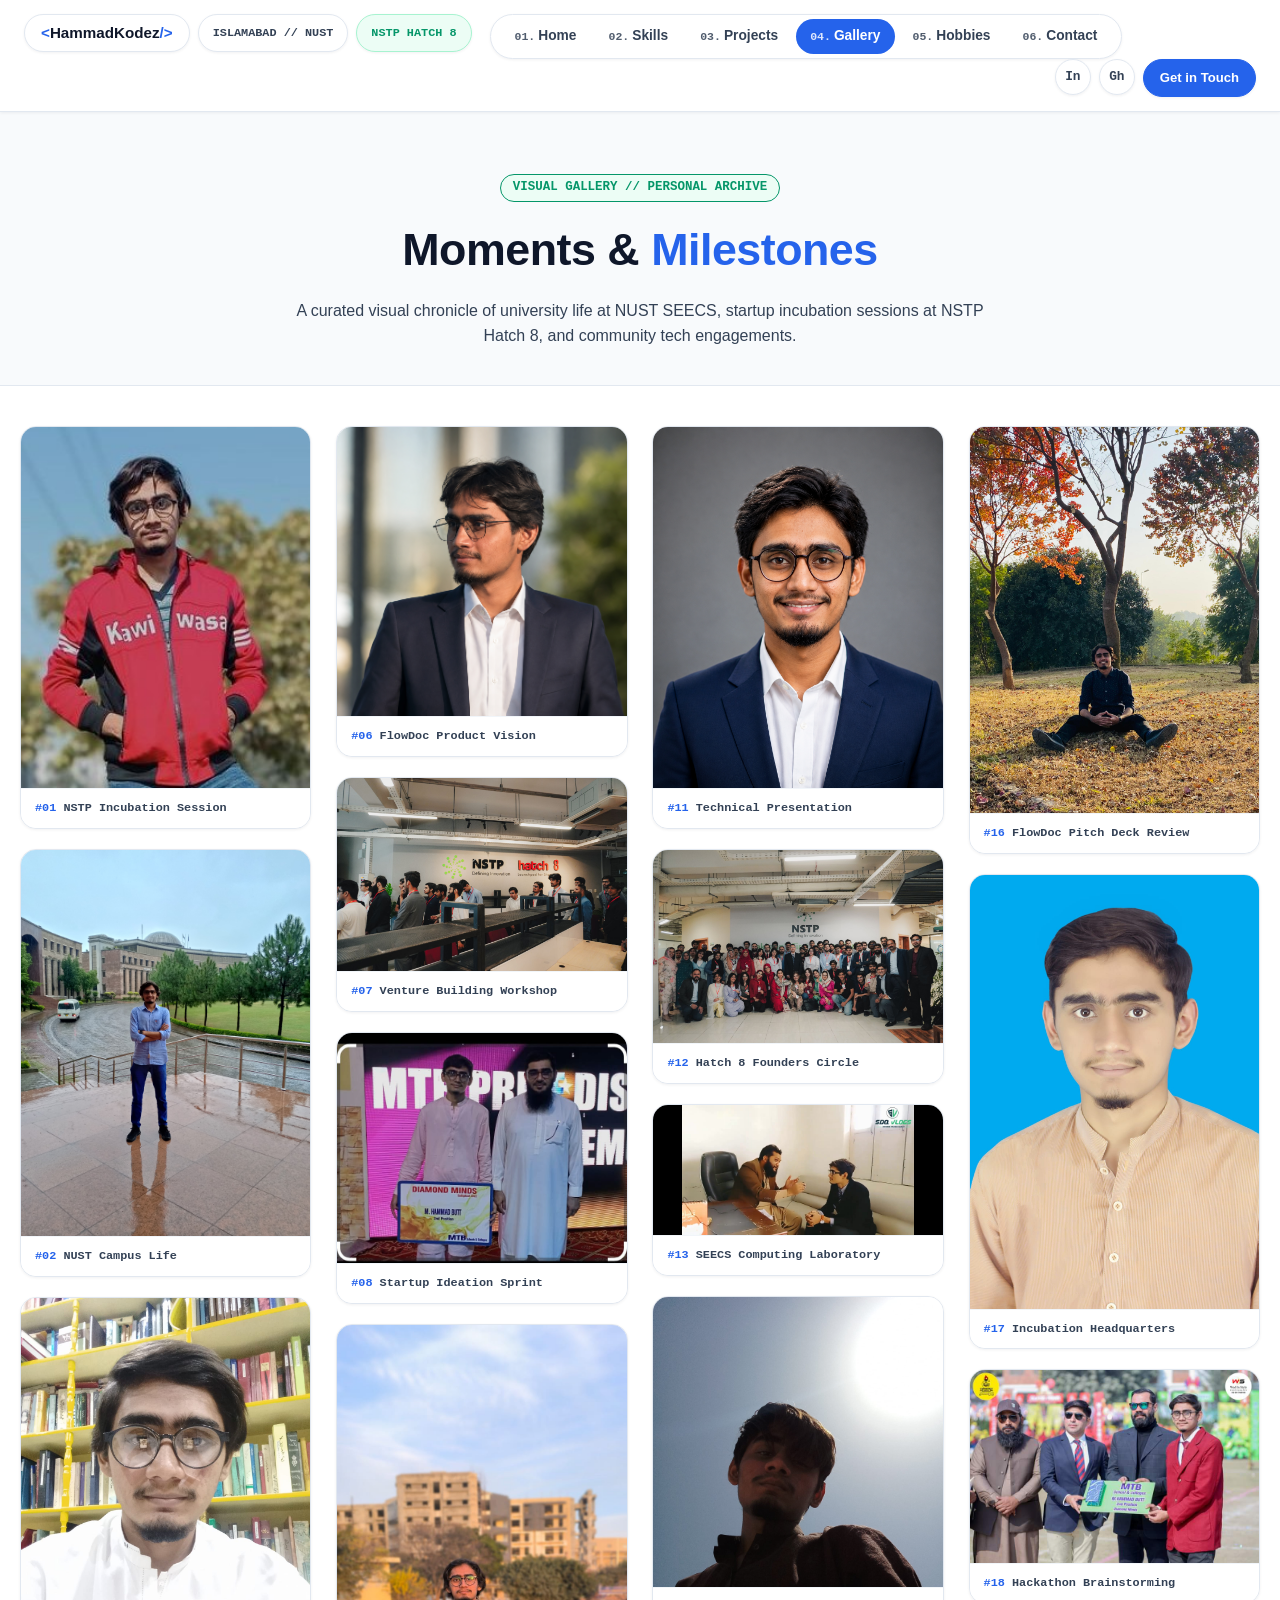
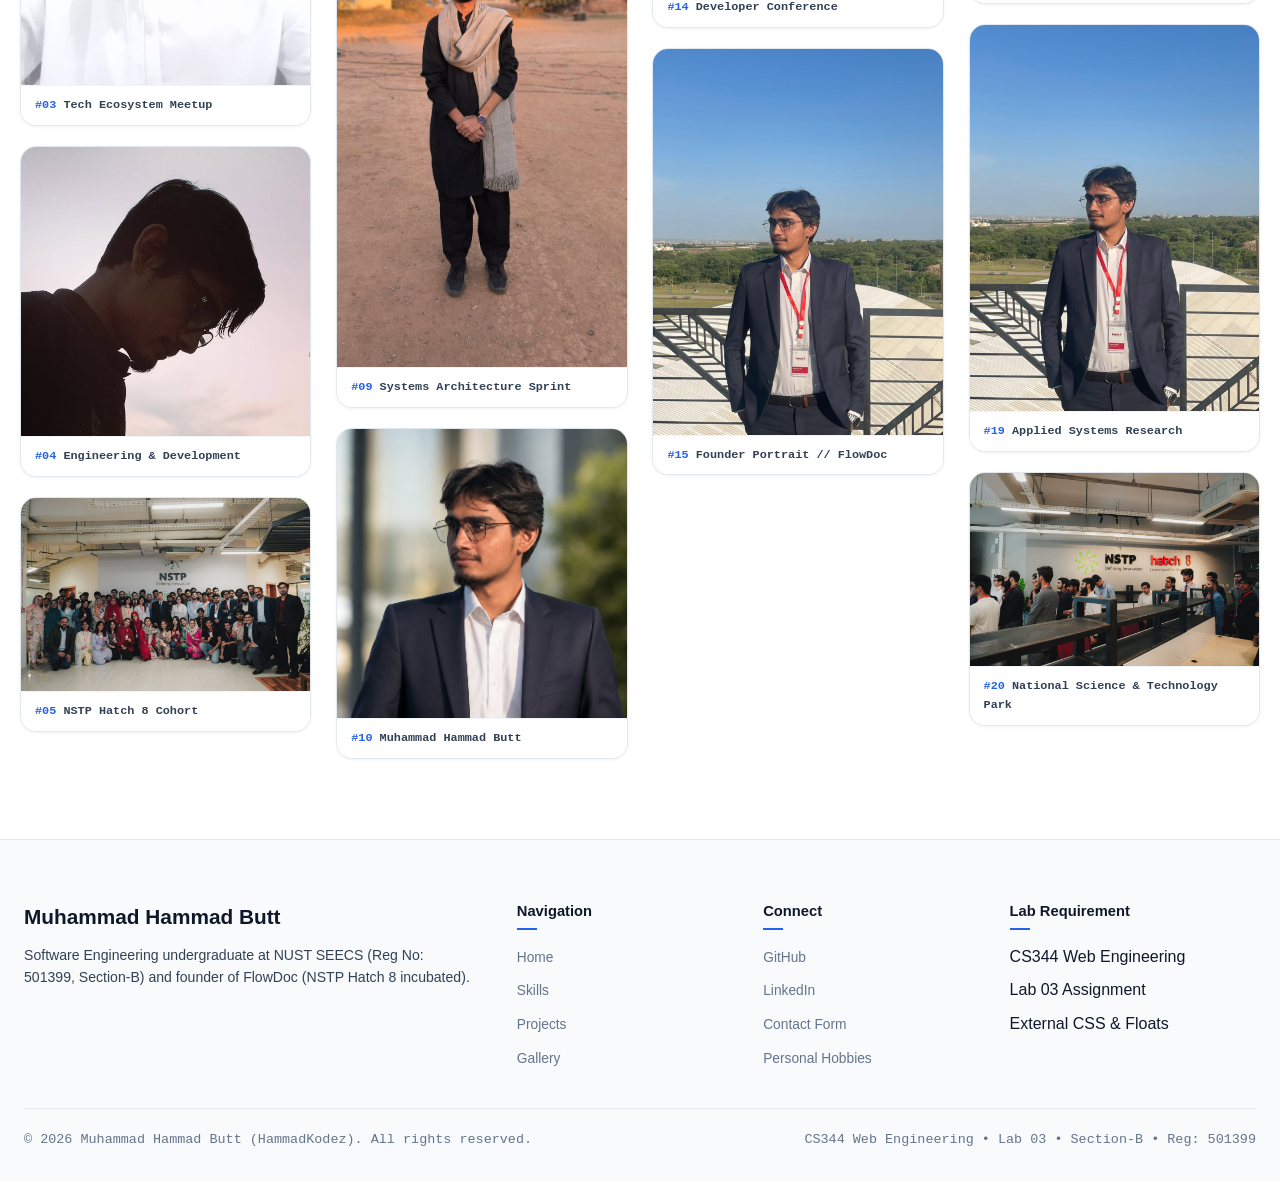
==== gallery.html @ ace8bc0e "feat: complete Web Engineering Lab 03 personal portfolio with float layouts" ====
<!DOCTYPE html>
<html lang="en">
<head>
  <meta charset="UTF-8">
  <meta name="viewport" content="width=device-width, initial-scale=1.0">
  <title>Gallery | Muhammad Hammad Butt - HammadKodez</title>
  <link rel="stylesheet" href="css/style.css">
</head>
<body>

  <!-- ==========================================================================
       TOP NAVIGATION BAR (MANDATORY FLOAT & CLEAR SYSTEM)
       ========================================================================== -->
  <header class="top-bar">
    <div class="top-bar-container clearfix">

      <!-- Left Group: Floated Brand & Identity Badges -->
      <div class="top-left-group">
        <a href="index.html" class="top-brand-pill">
          <span class="brand-bracket">&lt;</span>HammadKodez<span class="brand-bracket">/&gt;</span>
        </a>
        <div class="top-info-pill">
          ISLAMABAD // NUST
        </div>
        <div class="top-info-pill nstp-pill">
          NSTP HATCH 8
        </div>
      </div>

      <!-- Center Group: Navigation Links Floated Horizontally -->
      <ul class="top-nav-capsule">
        <li><a href="index.html" class="nav-pill-link"><span class="nav-num">01.</span>Home</a></li>
        <li><a href="skills.html" class="nav-pill-link"><span class="nav-num">02.</span>Skills</a></li>
        <li><a href="projects.html" class="nav-pill-link"><span class="nav-num">03.</span>Projects</a></li>
        <li><a href="gallery.html" class="nav-pill-link active"><span class="nav-num">04.</span>Gallery</a></li>
        <li><a href="hobbies.html" class="nav-pill-link"><span class="nav-num">05.</span>Hobbies</a></li>
        <li><a href="contact.html" class="nav-pill-link"><span class="nav-num">06.</span>Contact</a></li>
      </ul>

      <!-- Right Group: Social Links & Contact -->
      <div class="top-right-group">
        <a href="https://www.linkedin.com/in/hammad-butt-a3b560313" target="_blank" rel="noopener noreferrer" class="top-circle-btn" title="LinkedIn">In</a>
        <a href="https://github.com/HammadKodez" target="_blank" rel="noopener noreferrer" class="top-circle-btn" title="GitHub">Gh</a>
        <a href="contact.html" class="top-action-pill">Get in Touch</a>
      </div>

    </div>
  </header>

  <!-- ==========================================================================
       PAGE HEADER
       ========================================================================== -->
  <header class="page-header">
    <span class="header-tag">VISUAL GALLERY // PERSONAL ARCHIVE</span>
    <h1 class="page-title">Moments &amp; <span>Milestones</span></h1>
    <p class="page-desc">
      A curated visual chronicle of university life at NUST SEECS, startup incubation sessions at NSTP Hatch 8, and community tech engagements.
    </p>
  </header>

  <!-- ==========================================================================
       PINTEREST IMAGE GALLERY (MANDATORY LAB 03 FLOAT & CLEAR SYSTEM)
       Arranged using float: left with micro clearfix container.
       Personal photography only; zero project mocks.
       ========================================================================== -->
  <main class="gallery-section">
    <div class="gallery-pinterest-container clearfix">

      <!-- Column 1 (Floated Left) -->
      <div class="gallery-pin-col">
        <div class="pin-card">
          <img src="images/me-01.jpg" alt="Muhammad Hammad Butt - NSTP Incubation">
          <div class="pin-caption"><span>#01</span> NSTP Incubation Session</div>
        </div>
        <div class="pin-card">
          <img src="images/me-05.jpg" alt="Muhammad Hammad Butt - NUST SEECS">
          <div class="pin-caption"><span>#02</span> NUST Campus Life</div>
        </div>
        <div class="pin-card">
          <img src="images/me-09.jpg" alt="Muhammad Hammad Butt - Tech Meetup">
          <div class="pin-caption"><span>#03</span> Tech Ecosystem Meetup</div>
        </div>
        <div class="pin-card">
          <img src="images/me-13.jpg" alt="Muhammad Hammad Butt - Workspace">
          <div class="pin-caption"><span>#04</span> Engineering &amp; Development</div>
        </div>
        <div class="pin-card">
          <img src="images/nstp-cohort-group.jpeg" alt="NSTP Hatch 8 Cohort">
          <div class="pin-caption"><span>#05</span> NSTP Hatch 8 Cohort</div>
        </div>
      </div>

      <!-- Column 2 (Floated Left) -->
      <div class="gallery-pin-col">
        <div class="pin-card">
          <img src="images/me-02.png" alt="Muhammad Hammad Butt - Tech Speaker">
          <div class="pin-caption"><span>#06</span> FlowDoc Product Vision</div>
        </div>
        <div class="pin-card">
          <img src="images/me-06.jpeg" alt="Muhammad Hammad Butt - Incubation Workshop">
          <div class="pin-caption"><span>#07</span> Venture Building Workshop</div>
        </div>
        <div class="pin-card">
          <img src="images/me-10.jpg" alt="Muhammad Hammad Butt - Ideation">
          <div class="pin-caption"><span>#08</span> Startup Ideation Sprint</div>
        </div>
        <div class="pin-card">
          <img src="images/me-14.jpg" alt="Muhammad Hammad Butt - Coding Sprint">
          <div class="pin-caption"><span>#09</span> Systems Architecture Sprint</div>
        </div>
        <div class="pin-card">
          <img src="images/hammad-portrait.png" alt="Muhammad Hammad Butt - Studio Portrait">
          <div class="pin-caption"><span>#10</span> Muhammad Hammad Butt</div>
        </div>
      </div>

      <!-- Column 3 (Floated Left) -->
      <div class="gallery-pin-col">
        <div class="pin-card">
          <img src="images/me-03.png" alt="Muhammad Hammad Butt - Presentation">
          <div class="pin-caption"><span>#11</span> Technical Presentation</div>
        </div>
        <div class="pin-card">
          <img src="images/me-07.jpeg" alt="Muhammad Hammad Butt - Cohort Session">
          <div class="pin-caption"><span>#12</span> Hatch 8 Founders Circle</div>
        </div>
        <div class="pin-card">
          <img src="images/me-11.jpg" alt="Muhammad Hammad Butt - SEECS Lab">
          <div class="pin-caption"><span>#13</span> SEECS Computing Laboratory</div>
        </div>
        <div class="pin-card">
          <img src="images/me-15.jpg" alt="Muhammad Hammad Butt - Conference">
          <div class="pin-caption"><span>#14</span> Developer Conference</div>
        </div>
        <div class="pin-card">
          <img src="images/hammad-nstp-portrait.jpeg" alt="Muhammad Hammad Butt - Executive Portrait">
          <div class="pin-caption"><span>#15</span> Founder Portrait // FlowDoc</div>
        </div>
      </div>

      <!-- Column 4 (Floated Left) -->
      <div class="gallery-pin-col">
        <div class="pin-card">
          <img src="images/me-04.jpg" alt="Muhammad Hammad Butt - Product Pitch">
          <div class="pin-caption"><span>#16</span> FlowDoc Pitch Deck Review</div>
        </div>
        <div class="pin-card">
          <img src="images/me-08.jpg" alt="Muhammad Hammad Butt - NSTP Incubation">
          <div class="pin-caption"><span>#17</span> Incubation Headquarters</div>
        </div>
        <div class="pin-card">
          <img src="images/me-12.jpg" alt="Muhammad Hammad Butt - Hackathon">
          <div class="pin-caption"><span>#18</span> Hackathon Brainstorming</div>
        </div>
        <div class="pin-card">
          <img src="images/me-16.jpeg" alt="Muhammad Hammad Butt - Research">
          <div class="pin-caption"><span>#19</span> Applied Systems Research</div>
        </div>
        <div class="pin-card">
          <img src="images/nstp-hall.jpeg" alt="NSTP National Science & Technology Park">
          <div class="pin-caption"><span>#20</span> National Science &amp; Technology Park</div>
        </div>
      </div>

    </div>
  </main>

  <!-- ==========================================================================
       FOOTER (MANDATORY FLOAT & CLEAR SYSTEM)
       ========================================================================== -->
  <footer class="footer">
    <div class="footer-content clearfix">

      <div class="footer-col-main">
        <div class="footer-brand">
          <h3>Muhammad Hammad Butt</h3>
          <p>
            Software Engineering undergraduate at NUST SEECS (Reg No: 501399, Section-B) and founder of FlowDoc (NSTP Hatch 8 incubated).
          </p>
        </div>
      </div>

      <div class="footer-col">
        <h4>Navigation</h4>
        <ul class="footer-links">
          <li><a href="index.html">Home</a></li>
          <li><a href="skills.html">Skills</a></li>
          <li><a href="projects.html">Projects</a></li>
          <li><a href="gallery.html">Gallery</a></li>
        </ul>
      </div>

      <div class="footer-col">
        <h4>Connect</h4>
        <ul class="footer-links">
          <li><a href="https://github.com/HammadKodez" target="_blank" rel="noopener noreferrer">GitHub</a></li>
          <li><a href="https://www.linkedin.com/in/hammad-butt-a3b560313" target="_blank" rel="noopener noreferrer">LinkedIn</a></li>
          <li><a href="contact.html">Contact Form</a></li>
          <li><a href="hobbies.html">Personal Hobbies</a></li>
        </ul>
      </div>

      <div class="footer-col">
        <h4>Lab Requirement</h4>
        <ul class="footer-links">
          <li><span>CS344 Web Engineering</span></li>
          <li><span>Lab 03 Assignment</span></li>
          <li><span>External CSS &amp; Floats</span></li>
        </ul>
      </div>

    </div>

    <div class="footer-bottom clearfix">
      <div class="footer-bottom-left">
        &copy; 2026 Muhammad Hammad Butt (HammadKodez). All rights reserved.
      </div>
      <div class="footer-bottom-right">
        CS344 Web Engineering &bull; Lab 03 &bull; Section-B &bull; Reg: 501399
      </div>
    </div>
  </footer>

</body>
</html>
---- css/style.css ----
/* ==========================================================================
   DEPARTMENT OF COMPUTING - CS344: WEB ENGINEERING (FALL 2026)
   LAB 03: HTML ADVANCED - PERSONAL PORTFOLIO II
   STUDENT: MUHAMMAD HAMMAD BUTT (REG NO: 501399, SECTION B)
   STYLESHEET: css/style.css (100% STRICT EXTERNAL CSS)
   
   LAB 03 CORE SPECIFICATIONS IMPLEMENTED:
     1. Strict External CSS: Zero inline styles, zero internal <style> tags.
     2. Navigation Menu: Arranged horizontally using float: left with micro-clearfix.
     3. Content Layout: Side-by-side image and text arranged using float and clear.
     4. Image Gallery: 20 personal photos arranged using float and clearfix.
     5. No JavaScript: 100% pure HTML5 and CSS3 compliant.
     6. No CSS Frameworks: Zero Bootstrap, Tailwind, or external CSS dependencies.
     7. Brand Palette: Clean Solid White (#ffffff), Blue (#2563eb), Green (#059669).
   ========================================================================== */

/* --------------------------------------------------------------------------
   1. CSS VARIABLES & SYSTEM THEME
   -------------------------------------------------------------------------- */
:root {
  --bg-main: #ffffff;
  --bg-surface: #f8fafc;
  --bg-card: #ffffff;
  --text-primary: #0f172a;
  --text-secondary: #334155;
  --text-muted: #64748b;
  --accent-blue: #2563eb;
  --accent-blue-hover: #1d4ed8;
  --accent-blue-light: #eff6ff;
  --accent-green: #059669;
  --accent-green-hover: #047857;
  --accent-green-light: #ecfdf5;
  --border-color: #e2e8f0;
  --border-hover: #2563eb;
  --shadow-sm: 0 1px 3px rgba(15, 23, 42, 0.06);
  --shadow-md: 0 4px 16px rgba(15, 23, 42, 0.08);
  --shadow-lg: 0 12px 32px rgba(15, 23, 42, 0.12);
  --font-main: -apple-system, BlinkMacSystemFont, "Segoe UI", Roboto, Helvetica, Arial, sans-serif;
  --font-mono: "SF Mono", "Fira Code", "Courier New", Courier, monospace;
}

/* --------------------------------------------------------------------------
   2. GLOBAL RESET & BASE STYLING
   -------------------------------------------------------------------------- */
* {
  box-sizing: border-box;
  margin: 0;
  padding: 0;
}

html {
  scroll-behavior: smooth;
}

body {
  background-color: var(--bg-main);
  color: var(--text-primary);
  font-family: var(--font-main);
  line-height: 1.6;
  font-size: 16px;
  -webkit-font-smoothing: antialiased;
}

img {
  max-width: 100%;
  height: auto;
  display: block;
}

a {
  color: var(--accent-blue);
  text-decoration: none;
  transition: color 0.2s ease, background 0.2s ease, border-color 0.2s ease;
}

a:hover {
  color: var(--accent-blue-hover);
}

::selection {
  background: var(--accent-blue-light);
  color: var(--accent-blue);
}

/* --------------------------------------------------------------------------
   3. MANDATORY FLOAT & CLEAR SYSTEM
   -------------------------------------------------------------------------- */
.float-left {
  float: left !important;
}

.float-right {
  float: right !important;
}

.clear-left {
  clear: left !important;
}

.clear-right {
  clear: right !important;
}

.clear-both {
  clear: both !important;
}

/* Micro Clearfix Hack (Nicolas Gallagher standard) */
.clearfix::after,
.top-bar-container::after,
.nav-container::after,
.hero-row::after,
.side-by-side-row::after,
.credentials-box::after,
.stats-grid::after,
.feature-grid::after,
.gallery-pinterest-container::after,
.gallery-row::after,
.hobby-grid::after,
.hobby-card-inner::after,
.skills-grid::after,
.skill-item-info::after,
.contact-row::after,
.footer-content::after,
.footer-bottom::after {
  content: "";
  display: table;
  clear: both;
}

/* Layout Containers */
.container {
  max-width: 1240px;
  margin: 0 auto;
  padding: 0 24px;
}

.section-container {
  max-width: 1240px;
  margin: 0 auto;
  padding: 70px 24px;
}

/* --------------------------------------------------------------------------
   4. HORIZONTAL NAVIGATION BAR (STYLED WITH FLOAT & CLEAR)
   "Use float to arrange navigation links horizontally (float: left).
   Ensure proper clearing using clear or a clearfix hack."
   -------------------------------------------------------------------------- */
.top-bar {
  width: 100%;
  background: rgba(255, 255, 255, 0.95);
  backdrop-filter: blur(12px);
  -webkit-backdrop-filter: blur(12px);
  border-bottom: 1px solid var(--border-color);
  position: sticky;
  top: 0;
  z-index: 1000;
  padding: 14px 24px;
  box-shadow: var(--shadow-sm);
}

.top-bar-container,
.nav-container {
  max-width: 1320px;
  margin: 0 auto;
}

/* Left Floated Brand & Identity Badges */
.top-left-group {
  float: left;
  line-height: 38px;
}

.top-brand-pill {
  float: left;
  display: inline-block;
  background: #ffffff;
  border: 1px solid var(--border-color);
  border-radius: 9999px;
  padding: 6px 16px;
  font-weight: 800;
  font-size: 0.95rem;
  color: var(--text-primary);
  line-height: 24px;
  margin-right: 8px;
  box-shadow: var(--shadow-sm);
}

.top-brand-pill:hover {
  border-color: var(--accent-blue);
}

.brand-bracket {
  color: var(--accent-blue);
  font-weight: 900;
}

.top-info-pill {
  float: left;
  display: inline-block;
  background: #ffffff;
  border: 1px solid var(--border-color);
  border-radius: 9999px;
  padding: 6px 14px;
  font-family: var(--font-mono);
  font-size: 0.74rem;
  font-weight: 700;
  color: var(--text-secondary);
  line-height: 24px;
  margin-right: 8px;
  box-shadow: var(--shadow-sm);
}

.top-info-pill.nstp-pill {
  color: var(--accent-green);
  border-color: #a7f3d0;
  background: var(--accent-green-light);
}

/* Center / Navigation Menu Floated Horizontally */
.top-nav-capsule,
.nav-menu {
  float: left;
  list-style: none;
  background: #ffffff;
  border: 1px solid var(--border-color);
  border-radius: 9999px;
  padding: 4px 8px;
  margin-left: 10px;
  box-shadow: var(--shadow-sm);
}

.top-nav-capsule li,
.nav-menu li {
  float: left;
  margin: 0 2px;
}

.nav-pill-link,
.nav-menu a {
  display: block;
  padding: 6px 14px;
  border-radius: 9999px;
  font-size: 0.86rem;
  font-weight: 600;
  color: var(--text-secondary);
  line-height: 22px;
}

.nav-pill-link:hover,
.nav-menu a:hover {
  background: var(--accent-blue-light);
  color: var(--accent-blue);
}

.nav-pill-link.active,
.nav-menu a.active {
  background: var(--accent-blue);
  color: #ffffff;
}

.nav-num {
  font-family: var(--font-mono);
  font-size: 0.72rem;
  margin-right: 3px;
  opacity: 0.85;
}

/* Right Floated Social Links & Action Pill */
.top-right-group {
  float: right;
  line-height: 38px;
}

.top-circle-btn {
  float: left;
  width: 36px;
  height: 36px;
  line-height: 34px;
  text-align: center;
  border-radius: 50%;
  background: #ffffff;
  border: 1px solid var(--border-color);
  color: var(--text-secondary);
  font-family: var(--font-mono);
  font-weight: 700;
  font-size: 0.8rem;
  margin-left: 8px;
  box-shadow: var(--shadow-sm);
}

.top-circle-btn:hover {
  border-color: var(--accent-blue);
  color: var(--accent-blue);
}

.top-action-pill {
  float: left;
  background: var(--accent-blue);
  border: 1px solid var(--accent-blue);
  color: #ffffff;
  padding: 6px 16px;
  border-radius: 9999px;
  font-size: 0.82rem;
  font-weight: 700;
  line-height: 24px;
  margin-left: 8px;
  box-shadow: var(--shadow-sm);
}

.top-action-pill:hover {
  background: var(--accent-blue-hover);
  color: #ffffff;
}

/* Responsive Navigation Bar */
@media (max-width: 1080px) {
  .top-info-pill.nstp-pill {
    display: none;
  }
}

@media (max-width: 900px) {
  .top-info-pill {
    display: none;
  }
  .top-right-group {
    display: none;
  }
}

@media (max-width: 760px) {
  .top-left-group {
    float: none;
    text-align: center;
    margin-bottom: 8px;
  }
  .top-brand-pill {
    float: none;
    display: inline-block;
    margin: 0 auto;
  }
  .top-nav-capsule,
  .nav-menu {
    float: none;
    display: inline-block;
    margin: 0 auto;
    text-align: center;
    border-radius: 12px;
  }
  .top-nav-capsule li,
  .nav-menu li {
    float: none;
    display: inline-block;
    margin: 2px;
  }
}

/* --------------------------------------------------------------------------
   5. COMMON PAGE HEADERS
   -------------------------------------------------------------------------- */
.page-header {
  text-align: center;
  padding: 60px 24px 36px;
  background: var(--bg-surface);
  border-bottom: 1px solid var(--border-color);
  margin-bottom: 40px;
}

.header-tag,
.section-tag,
.page-tag {
  display: inline-block;
  font-family: var(--font-mono);
  font-size: 0.78rem;
  font-weight: 700;
  color: var(--accent-green);
  background: var(--accent-green-light);
  border: 1px solid var(--accent-green);
  padding: 3px 12px;
  border-radius: 9999px;
  margin-bottom: 12px;
  text-transform: uppercase;
}

.page-title,
.section-title {
  font-size: clamp(2rem, 3.5vw, 2.8rem);
  font-weight: 800;
  letter-spacing: -0.5px;
  color: var(--text-primary);
  margin-bottom: 12px;
}

.page-title span,
.section-title span {
  color: var(--accent-blue);
}

.page-desc,
.section-desc {
  max-width: 720px;
  margin: 0 auto;
  font-size: 1rem;
  color: var(--text-secondary);
  line-height: 1.6;
}

/* --------------------------------------------------------------------------
   6. HERO SECTION
   Includes:
     - 75px more space above WELCOME
     - Space between top nav and WELCOME
     - WELCOME Stroked Watermark Monogram
     - Top Avatar Image
     - Clean Non-Card Content Block
     - FlowDoc (NSTP Hatch 8) Credentials
     - Bottom Moving Marquee Bar
   -------------------------------------------------------------------------- */
.hero-section {
  position: relative;
  background: #f8fafc;
  border-bottom: 1px solid var(--border-color);
  padding-top: 175px; /* Added 75px more space above WELCOME as instructed */
  padding-bottom: 0;
  overflow: hidden;
  text-align: center;
}

.hero-backdrop-watermark {
  position: absolute;
  top: 150px;
  left: 50%;
  transform: translateX(-50%);
  width: 100vw;
  text-align: center;
  pointer-events: none;
  user-select: none;
  white-space: nowrap;
  font-size: clamp(4.5rem, 13.5vw, 13rem);
  font-weight: 900;
  letter-spacing: 4px;
  color: rgba(37, 99, 235, 0.04);
  -webkit-text-stroke: 1.5px #cbd5e1;
  line-height: 0.9;
  z-index: 1;
}

.hero-unified-stage {
  position: relative;
  z-index: 5;
  max-width: 920px;
  margin: 0 auto;
  padding: 24px 24px 34px;
}

.hero-image-wrapper {
  margin-bottom: 22px;
  display: block;
}

.hero-avatar-frame {
  display: inline-block;
  position: relative;
  width: 160px;
  height: 160px;
  border-radius: 24px;
  border: 3px solid var(--accent-blue);
  padding: 4px;
  background: #ffffff;
  box-shadow: 0 8px 24px rgba(37, 99, 235, 0.12);
  transition: transform 0.25s ease, border-color 0.25s ease;
}

.hero-avatar-frame:hover {
  transform: translateY(-3px) scale(1.02);
  border-color: var(--accent-green);
}

.hero-avatar-img {
  width: 100%;
  height: 100%;
  border-radius: 18px;
  object-fit: cover;
  object-position: center 15%;
  display: block;
  background: #f1f5f9;
}

.avatar-status-badge {
  position: absolute;
  bottom: -6px;
  right: 10px;
  background: #ffffff;
  border: 1px solid var(--border-color);
  border-radius: 9999px;
  padding: 3px 10px;
  display: inline-block;
  font-family: var(--font-mono);
  font-size: 0.68rem;
  font-weight: 700;
  color: var(--accent-green);
  box-shadow: var(--shadow-sm);
}

/* Hero Content (Non-Card Format) */
.hero-glass-panel,
.hero-content-block {
  background: transparent;
  padding: 10px 0 0;
  width: 100%;
  text-align: center;
}

.hero-status-tag {
  display: inline-block;
  background: #ffffff;
  border: 1px solid var(--border-color);
  border-radius: 9999px;
  padding: 5px 14px;
  margin-bottom: 12px;
  font-family: var(--font-mono);
  font-size: 0.76rem;
  font-weight: 600;
  box-shadow: var(--shadow-sm);
}

.pulse-dot {
  width: 8px;
  height: 8px;
  border-radius: 50%;
  background: var(--accent-green);
  display: inline-block;
  margin-right: 4px;
}

.status-highlight {
  color: var(--accent-blue);
  font-weight: 700;
}

.hero-title-main {
  font-size: clamp(2rem, 3.4vw, 2.9rem);
  font-weight: 800;
  letter-spacing: -1px;
  line-height: 1.2;
  margin-bottom: 8px;
  color: var(--text-primary);
}

.name-highlight {
  color: var(--accent-blue);
}

.hero-subtitle {
  font-size: clamp(0.95rem, 1.4vw, 1.1rem);
  color: var(--accent-green);
  font-family: var(--font-mono);
  margin-bottom: 12px;
  font-weight: 600;
}

.hero-bio {
  color: var(--text-secondary);
  font-size: 0.96rem;
  line-height: 1.6;
  margin: 0 auto 20px;
  max-width: 680px;
}

.hero-cta-group {
  margin-bottom: 18px;
}

.btn-primary {
  display: inline-block;
  background: var(--accent-blue);
  border: 1px solid var(--accent-blue);
  color: #ffffff;
  font-weight: 700;
  font-size: 0.88rem;
  padding: 10px 20px;
  border-radius: 8px;
  margin: 4px 6px;
  box-shadow: var(--shadow-sm);
}

.btn-primary:hover {
  background: var(--accent-blue-hover);
  color: #ffffff;
  transform: translateY(-2px);
}

.btn-secondary {
  display: inline-block;
  background: var(--accent-green-light);
  border: 1px solid var(--accent-green);
  color: var(--accent-green);
  font-weight: 700;
  font-size: 0.88rem;
  padding: 10px 18px;
  border-radius: 8px;
  margin: 4px 6px;
}

.btn-secondary:hover {
  background: var(--accent-green);
  color: #ffffff;
  transform: translateY(-2px);
}

.btn-outline {
  display: inline-block;
  background: #ffffff;
  border: 1px solid var(--border-color);
  color: var(--text-secondary);
  font-weight: 600;
  font-size: 0.88rem;
  padding: 10px 16px;
  border-radius: 8px;
  margin: 4px 6px;
}

.btn-outline:hover {
  border-color: var(--accent-blue);
  color: var(--accent-blue);
}

.hero-meta-row {
  margin-bottom: 20px;
}

.meta-pill {
  display: inline-block;
  font-family: var(--font-mono);
  font-size: 0.74rem;
  color: var(--text-muted);
  background: #ffffff;
  border: 1px solid var(--border-color);
  padding: 4px 10px;
  border-radius: 6px;
  margin: 3px 4px;
}

/* Moving Marquee Ticker at Hero Bottom */
.hero-marquee-footer {
  width: 100%;
  background: #ffffff;
  border-top: 1px solid var(--border-color);
  border-bottom: 1px solid var(--border-color);
  padding: 12px 0;
  overflow: hidden;
  position: relative;
  z-index: 10;
  clear: both;
}

.marquee-track {
  display: inline-block;
  white-space: nowrap;
  animation: marqueeScroll 26s linear infinite;
}

.marquee-track:hover {
  animation-play-state: paused;
}

@keyframes marqueeScroll {
  0% { transform: translateX(0); }
  100% { transform: translateX(-50%); }
}

.marquee-item {
  display: inline-block;
  padding: 0 20px;
  font-family: var(--font-mono);
  font-size: 0.84rem;
  color: var(--text-secondary);
  font-weight: 600;
}

.marquee-sep {
  color: var(--accent-blue);
  margin: 0 8px;
}

/* --------------------------------------------------------------------------
   7. SIDE-BY-SIDE CONTENT LAYOUT (MANDATORY LAB 03 REQUIREMENT)
   "Arrange content such as images and text side-by-side using float
   (e.g., image on the left, text on the right).
   Use clear to ensure subsequent content does not wrap unintentionally."
   -------------------------------------------------------------------------- */
.side-by-side-row {
  width: 100%;
  margin-bottom: 40px;
}

.side-img-col {
  float: left;
  width: 38%;
  padding-right: 30px;
}

.about-frame {
  background: #ffffff;
  border: 1px solid var(--border-color);
  border-radius: 16px;
  padding: 10px;
  box-shadow: var(--shadow-sm);
  text-align: center;
}

.about-img {
  width: 100%;
  height: 380px;
  object-fit: cover;
  border-radius: 12px;
  display: block;
}

.about-badge {
  margin-top: 12px;
  font-family: var(--font-mono);
  font-size: 0.75rem;
  font-weight: 700;
  color: var(--accent-blue);
}

.side-text-col {
  float: right;
  width: 60%;
}

.about-lead {
  font-size: 1.15rem;
  font-weight: 600;
  color: var(--text-primary);
  line-height: 1.6;
  margin-bottom: 14px;
}

.about-text {
  font-size: 0.95rem;
  color: var(--text-secondary);
  line-height: 1.7;
  margin-bottom: 20px;
}

.credentials-box {
  background: var(--bg-surface);
  border: 1px solid var(--border-color);
  border-radius: 12px;
  padding: 18px;
  margin-top: 20px;
}

.cred-item {
  width: 33.333%;
  box-sizing: border-box;
  padding-right: 10px;
}

.cred-item strong {
  display: block;
  font-family: var(--font-mono);
  font-size: 0.72rem;
  color: var(--accent-green);
  text-transform: uppercase;
  margin-bottom: 4px;
}

.cred-item span {
  font-size: 0.88rem;
  font-weight: 700;
  color: var(--text-primary);
}

@media (max-width: 860px) {
  .side-img-col,
  .side-text-col {
    float: none;
    width: 100%;
    padding-right: 0;
    margin-bottom: 24px;
    clear: both;
  }
  .about-img {
    height: 300px;
  }
  .cred-item {
    width: 100%;
    float: none;
    margin-bottom: 12px;
  }
}

/* --------------------------------------------------------------------------
   8. STATS GRID (FLOAT-BASED CARDS & CLEARFIX)
   -------------------------------------------------------------------------- */
.stats-grid {
  width: 100%;
  margin-bottom: 60px;
}

.stat-card {
  float: left;
  width: 23%;
  margin: 1%;
  background: var(--bg-card);
  border: 1px solid var(--border-color);
  border-radius: 12px;
  padding: 22px;
  box-shadow: var(--shadow-sm);
  transition: transform 0.2s ease, border-color 0.2s ease;
}

.stat-card:hover {
  border-color: var(--accent-blue);
  transform: translateY(-3px);
}

.stat-num {
  font-family: var(--font-mono);
  font-size: 2.3rem;
  font-weight: 800;
  color: var(--accent-blue);
  line-height: 1;
  margin-bottom: 8px;
}

.stat-label {
  font-size: 0.92rem;
  font-weight: 700;
  color: var(--text-primary);
  margin-bottom: 4px;
}

.stat-desc {
  font-size: 0.8rem;
  color: var(--text-muted);
}

@media (max-width: 920px) {
  .stat-card {
    width: 48%;
  }
}

@media (max-width: 540px) {
  .stat-card {
    width: 98%;
    float: none;
    clear: both;
  }
}

/* --------------------------------------------------------------------------
   9. FEATURED PROJECTS GRID (FLOAT-BASED & CLEARFIX)
   -------------------------------------------------------------------------- */
.feature-grid {
  width: 100%;
  margin-bottom: 40px;
}

.feature-col,
.project-card,
.feature-card {
  float: left;
  width: 31.333%;
  margin: 1%;
  background: var(--bg-card);
  border: 1px solid var(--border-color);
  border-radius: 14px;
  overflow: hidden;
  box-shadow: var(--shadow-sm);
  transition: transform 0.2s ease, border-color 0.2s ease, box-shadow 0.2s ease;
}

.feature-col:hover,
.project-card:hover,
.feature-card:hover {
  border-color: var(--accent-blue);
  transform: translateY(-4px);
  box-shadow: var(--shadow-md);
}

.feature-img-container,
.card-img-container {
  height: 190px;
  overflow: hidden;
  background: #f1f5f9;
  border-bottom: 1px solid var(--border-color);
}

.feature-img,
.card-img {
  width: 100%;
  height: 100%;
  object-fit: cover;
  display: block;
  transition: transform 0.3s ease;
}

.feature-col:hover .feature-img,
.project-card:hover .card-img,
.feature-card:hover .feature-img {
  transform: scale(1.04);
}

.feature-body,
.card-body {
  padding: 20px;
}

.feature-tag,
.card-tag-pill {
  font-family: var(--font-mono);
  font-size: 0.72rem;
  font-weight: 700;
  color: var(--accent-green);
  margin-bottom: 6px;
  display: inline-block;
}

.feature-title,
.card-title {
  font-size: 1.15rem;
  font-weight: 700;
  color: var(--text-primary);
  margin-bottom: 8px;
}

.feature-desc,
.card-desc {
  font-size: 0.88rem;
  color: var(--text-secondary);
  line-height: 1.6;
  margin-bottom: 14px;
  min-height: 65px;
}

.feature-tech,
.card-tech-chips {
  margin-bottom: 16px;
}

.feature-pill,
.tech-pill {
  display: inline-block;
  font-family: var(--font-mono);
  font-size: 0.7rem;
  color: var(--accent-blue);
  background: var(--accent-blue-light);
  padding: 3px 8px;
  border-radius: 4px;
  font-weight: 600;
  margin-right: 4px;
  margin-bottom: 4px;
}

.feature-link,
.card-btn {
  display: inline-block;
  font-size: 0.86rem;
  font-weight: 700;
  color: var(--accent-blue);
  text-decoration: none;
}

.feature-link:hover,
.card-btn:hover {
  color: var(--accent-blue-hover);
}

@media (max-width: 960px) {
  .feature-col,
  .project-card,
  .feature-card {
    width: 48%;
  }
}

@media (max-width: 600px) {
  .feature-col,
  .project-card,
  .feature-card {
    width: 98%;
    float: none;
    clear: both;
  }
}

/* --------------------------------------------------------------------------
   10. PINTEREST IMAGE GALLERY (MANDATORY LAB 03 FLOAT & CLEAR GRID)
   "Create an image gallery with at least 5 images, aligned using float."
   "Use clearfix or clear to ensure the gallery container encloses all floated images."
   User specification:
     - Hammad's personal images only (no projects)
     - Pinterest form, maximum visual size, minimal/no text
   -------------------------------------------------------------------------- */
.gallery-section {
  max-width: 1320px;
  margin: 0 auto 60px;
  padding: 0 20px;
}

.gallery-pinterest-container {
  width: 100%;
}

.gallery-pin-col {
  float: left;
  width: 23.5%;
  margin-right: 2%;
  box-sizing: border-box;
}

.gallery-pin-col:last-child {
  margin-right: 0;
}

.pin-card {
  width: 100%;
  margin-bottom: 20px;
  background: #ffffff;
  border: 1px solid var(--border-color);
  border-radius: 16px;
  overflow: hidden;
  box-shadow: var(--shadow-sm);
  transition: transform 0.25s ease, border-color 0.25s ease, box-shadow 0.25s ease;
}

.pin-card:hover {
  transform: translateY(-5px);
  border-color: var(--accent-blue);
  box-shadow: var(--shadow-md);
}

.pin-card img {
  width: 100%;
  height: auto;
  display: block;
  transition: transform 0.3s ease;
}

.pin-card:hover img {
  transform: scale(1.02);
}

.pin-caption {
  padding: 10px 14px;
  font-family: var(--font-mono);
  font-size: 0.74rem;
  font-weight: 700;
  color: var(--text-secondary);
  border-top: 1px solid #f1f5f9;
  background: #ffffff;
}

.pin-caption span {
  color: var(--accent-blue);
}

@media (max-width: 992px) {
  .gallery-pin-col {
    width: 48%;
    margin-right: 4%;
    margin-bottom: 20px;
  }
  .gallery-pin-col:nth-child(2n) {
    margin-right: 0;
  }
}

@media (max-width: 560px) {
  .gallery-pin-col {
    width: 100%;
    float: none;
    clear: both;
    margin-right: 0;
  }
}

/* --------------------------------------------------------------------------
   11. HOBBIES SECTION (FLOAT-BASED SIDE-BY-SIDE CARDS)
   -------------------------------------------------------------------------- */
.hobby-grid {
  width: 100%;
  margin-bottom: 40px;
}

.hobby-card {
  float: left;
  width: 48%;
  margin: 1%;
  background: #ffffff;
  border: 1px solid var(--border-color);
  border-radius: 14px;
  overflow: hidden;
  box-shadow: var(--shadow-sm);
  transition: transform 0.2s ease, border-color 0.2s ease;
  margin-bottom: 24px;
}

.hobby-card:hover {
  border-color: var(--accent-blue);
  transform: translateY(-3px);
  box-shadow: var(--shadow-md);
}

.hobby-card-inner {
  padding: 20px;
}

.hobby-img-floated {
  float: left;
  width: 140px;
  height: 140px;
  border-radius: 10px;
  object-fit: cover;
  margin-right: 18px;
  border: 1px solid var(--border-color);
}

.hobby-content-floated {
  overflow: hidden; /* BFC sitting side-by-side with floated image */
}

.hobby-tag {
  display: inline-block;
  font-family: var(--font-mono);
  font-size: 0.72rem;
  font-weight: 700;
  color: var(--accent-green);
  margin-bottom: 4px;
}

.hobby-title {
  font-size: 1.15rem;
  font-weight: 700;
  color: var(--text-primary);
  margin-bottom: 8px;
}

.hobby-desc {
  font-size: 0.88rem;
  color: var(--text-secondary);
  line-height: 1.55;
}

@media (max-width: 860px) {
  .hobby-card {
    width: 98%;
    float: none;
    clear: both;
  }
}

/* --------------------------------------------------------------------------
   12. SKILLS SECTION (FLOAT-BASED MATRICES)
   -------------------------------------------------------------------------- */
.skills-grid {
  width: 100%;
  margin-bottom: 40px;
}

.skill-category-card {
  float: left;
  width: 31.333%;
  margin: 1%;
  background: #ffffff;
  border: 1px solid var(--border-color);
  border-radius: 12px;
  padding: 24px;
  box-shadow: var(--shadow-sm);
  margin-bottom: 24px;
}

.skill-category-card:hover {
  border-color: var(--accent-blue);
}

.skill-card-header {
  font-size: 1.15rem;
  font-weight: 700;
  color: var(--text-primary);
  margin-bottom: 16px;
  border-bottom: 2px solid var(--accent-blue-light);
  padding-bottom: 8px;
}

.skill-card-header span {
  color: var(--accent-blue);
}

.skill-item {
  margin-bottom: 14px;
}

.skill-name {
  float: left;
  font-weight: 600;
  font-size: 0.88rem;
}

.skill-pct {
  float: right;
  font-family: var(--font-mono);
  font-size: 0.8rem;
  color: var(--accent-blue);
  font-weight: 700;
}

.skill-bar-bg {
  clear: both;
  width: 100%;
  height: 6px;
  background: #f1f5f9;
  border-radius: 3px;
  overflow: hidden;
  margin-top: 6px;
}

.skill-bar-fill {
  height: 100%;
  background: var(--accent-blue);
  border-radius: 3px;
}

.skill-bar-fill.green {
  background: var(--accent-green);
}

.pct-95 { width: 95%; }
.pct-94 { width: 94%; }
.pct-92 { width: 92%; }
.pct-90 { width: 90%; }
.pct-88 { width: 88%; }
.pct-85 { width: 85%; }
.pct-82 { width: 82%; }
.pct-80 { width: 80%; }
.pct-75 { width: 75%; }
.pct-70 { width: 70%; }

@media (max-width: 900px) {
  .skill-category-card {
    width: 48%;
  }
}

@media (max-width: 580px) {
  .skill-category-card {
    width: 98%;
    float: none;
    clear: both;
  }
}

/* --------------------------------------------------------------------------
   13. CONTACT SECTION (SIDE-BY-SIDE FLOATED LAYOUT)
   -------------------------------------------------------------------------- */
.contact-row {
  max-width: 1100px;
  margin: 0 auto 50px;
}

.contact-info-col {
  float: left;
  width: 38%;
  padding-right: 30px;
}

.contact-form-col {
  float: right;
  width: 58%;
  background: #ffffff;
  border: 1px solid var(--border-color);
  border-radius: 16px;
  padding: 32px;
  box-shadow: var(--shadow-sm);
}

.info-item {
  background: #ffffff;
  border: 1px solid var(--border-color);
  border-radius: 10px;
  padding: 16px;
  margin-bottom: 16px;
}

.info-label {
  font-family: var(--font-mono);
  font-size: 0.72rem;
  color: var(--accent-blue);
  font-weight: 700;
  text-transform: uppercase;
  margin-bottom: 4px;
}

.info-val {
  font-weight: 600;
  color: var(--text-primary);
  font-size: 0.95rem;
}

.form-group {
  margin-bottom: 18px;
}

.form-group label {
  display: block;
  font-size: 0.88rem;
  font-weight: 700;
  color: var(--text-primary);
  margin-bottom: 6px;
}

.form-input,
.form-textarea {
  width: 100%;
  padding: 10px 14px;
  border: 1px solid var(--border-color);
  border-radius: 8px;
  font-family: var(--font-main);
  font-size: 0.92rem;
  color: var(--text-primary);
  background: #ffffff;
  transition: border-color 0.2s ease, box-shadow 0.2s ease;
}

.form-input:focus,
.form-textarea:focus {
  outline: none;
  border-color: var(--accent-blue);
  box-shadow: 0 0 0 3px var(--accent-blue-light);
}

.form-textarea {
  resize: vertical;
  min-height: 120px;
}

.btn-submit {
  display: inline-block;
  background: var(--accent-blue);
  color: #ffffff;
  border: none;
  padding: 12px 28px;
  font-size: 0.92rem;
  font-weight: 700;
  border-radius: 8px;
  cursor: pointer;
  transition: background 0.2s ease;
}

.btn-submit:hover {
  background: var(--accent-blue-hover);
}

@media (max-width: 820px) {
  .contact-info-col,
  .contact-form-col {
    float: none;
    width: 100%;
    padding-right: 0;
    margin-bottom: 24px;
    clear: both;
  }
}

/* --------------------------------------------------------------------------
   14. FOOTER (FLOATED COLUMNS & CLEARFIX)
   -------------------------------------------------------------------------- */
.footer {
  background: var(--bg-surface);
  border-top: 1px solid var(--border-color);
  padding: 60px 24px 30px;
  margin-top: 60px;
}

.footer-content {
  max-width: 1240px;
  margin: 0 auto 30px;
}

.footer-col-main {
  float: left;
  width: 40%;
  padding-right: 40px;
}

.footer-col {
  float: left;
  width: 20%;
}

.footer-brand h3 {
  font-size: 1.3rem;
  font-weight: 800;
  color: var(--text-primary);
  margin-bottom: 10px;
}

.footer-brand p {
  color: var(--text-secondary);
  font-size: 0.88rem;
  line-height: 1.6;
}

.footer-col h4 {
  font-size: 0.92rem;
  font-weight: 700;
  color: var(--text-primary);
  margin-bottom: 14px;
  position: relative;
  padding-bottom: 6px;
}

.footer-col h4::after {
  content: "";
  position: absolute;
  bottom: 0;
  left: 0;
  width: 20px;
  height: 2px;
  background: var(--accent-blue);
}

.footer-links {
  list-style: none;
}

.footer-links li {
  margin-bottom: 8px;
}

.footer-links a {
  color: var(--text-muted);
  text-decoration: none;
  font-size: 0.86rem;
}

.footer-links a:hover {
  color: var(--accent-blue);
  padding-left: 3px;
}

.footer-bottom {
  max-width: 1240px;
  margin: 0 auto;
  padding-top: 20px;
  border-top: 1px solid var(--border-color);
  font-size: 0.84rem;
  color: var(--text-muted);
  font-family: var(--font-mono);
}

.footer-bottom-left {
  float: left;
}

.footer-bottom-right {
  float: right;
}

@media (max-width: 820px) {
  .footer-col-main,
  .footer-col {
    float: none;
    width: 100%;
    margin-bottom: 24px;
    padding-right: 0;
    clear: both;
  }
  .footer-bottom-left,
  .footer-bottom-right {
    float: none;
    text-align: center;
    display: block;
    margin-bottom: 6px;
  }
}
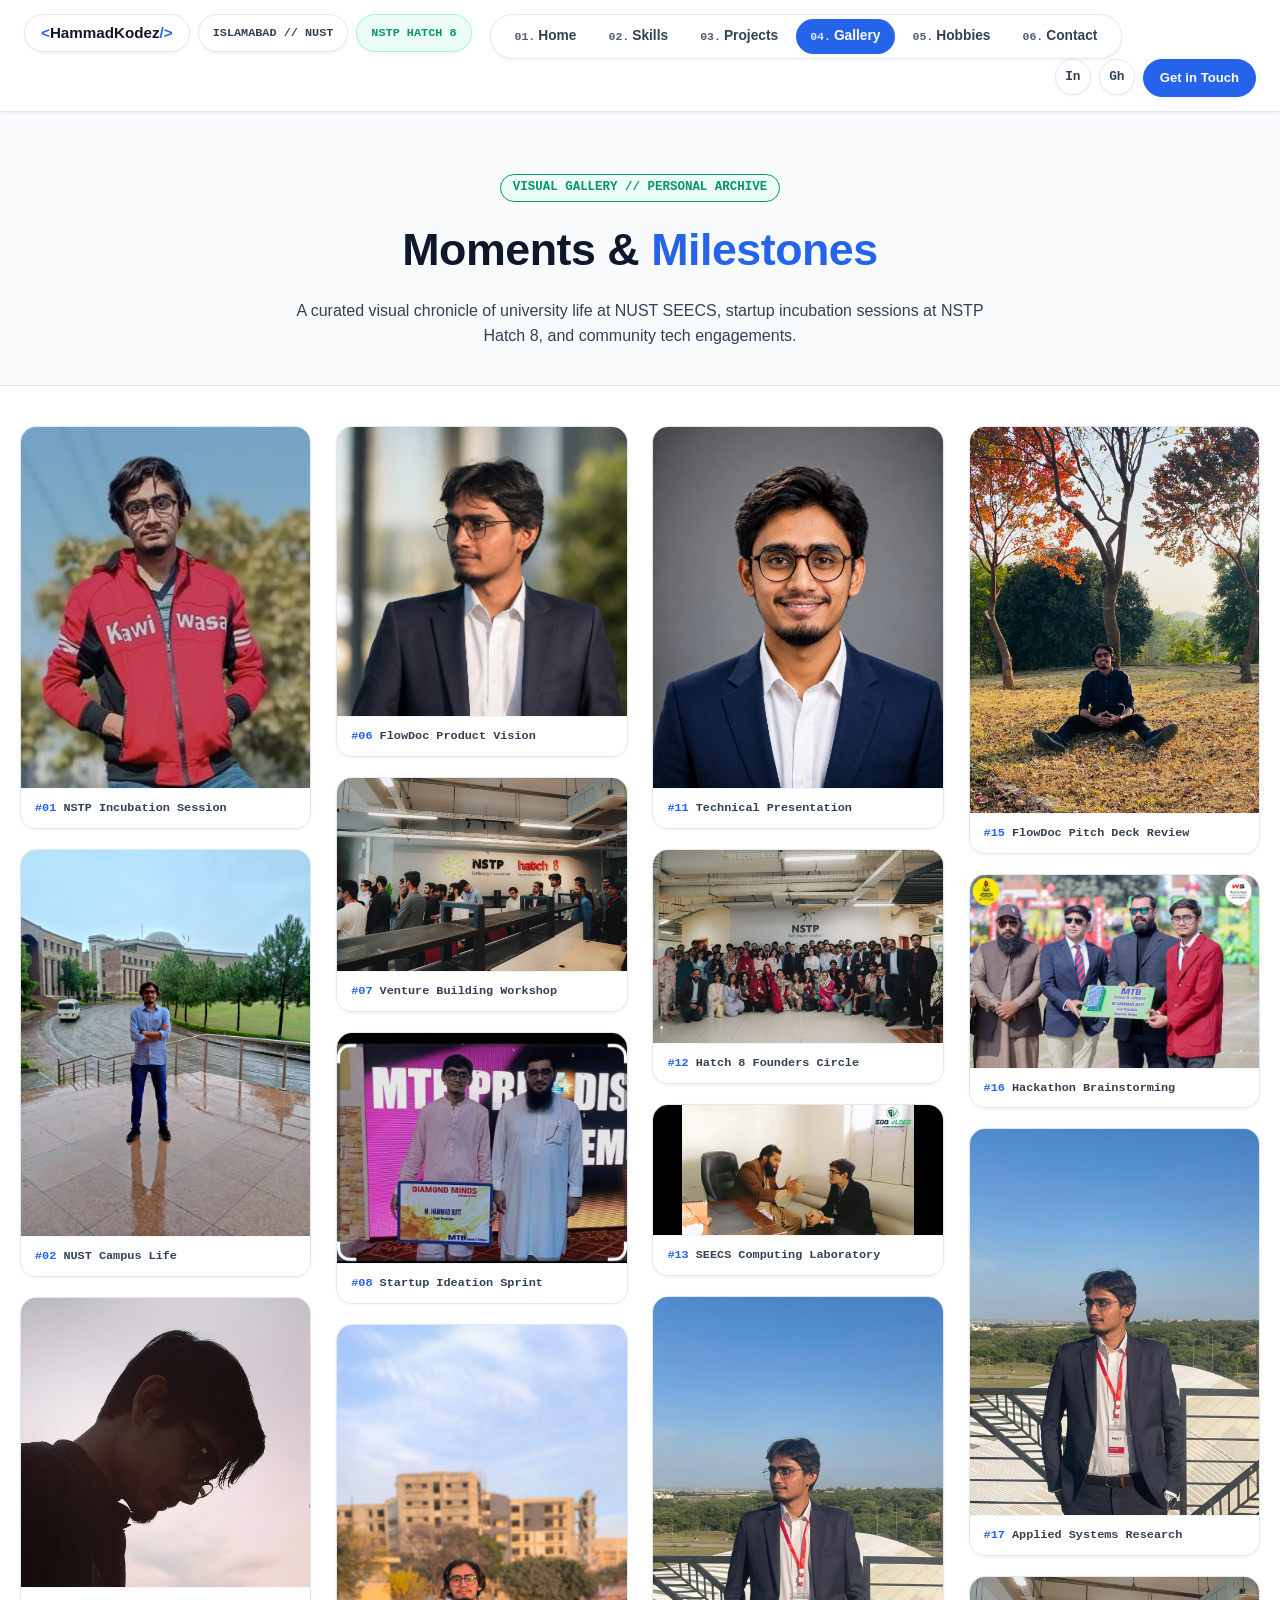
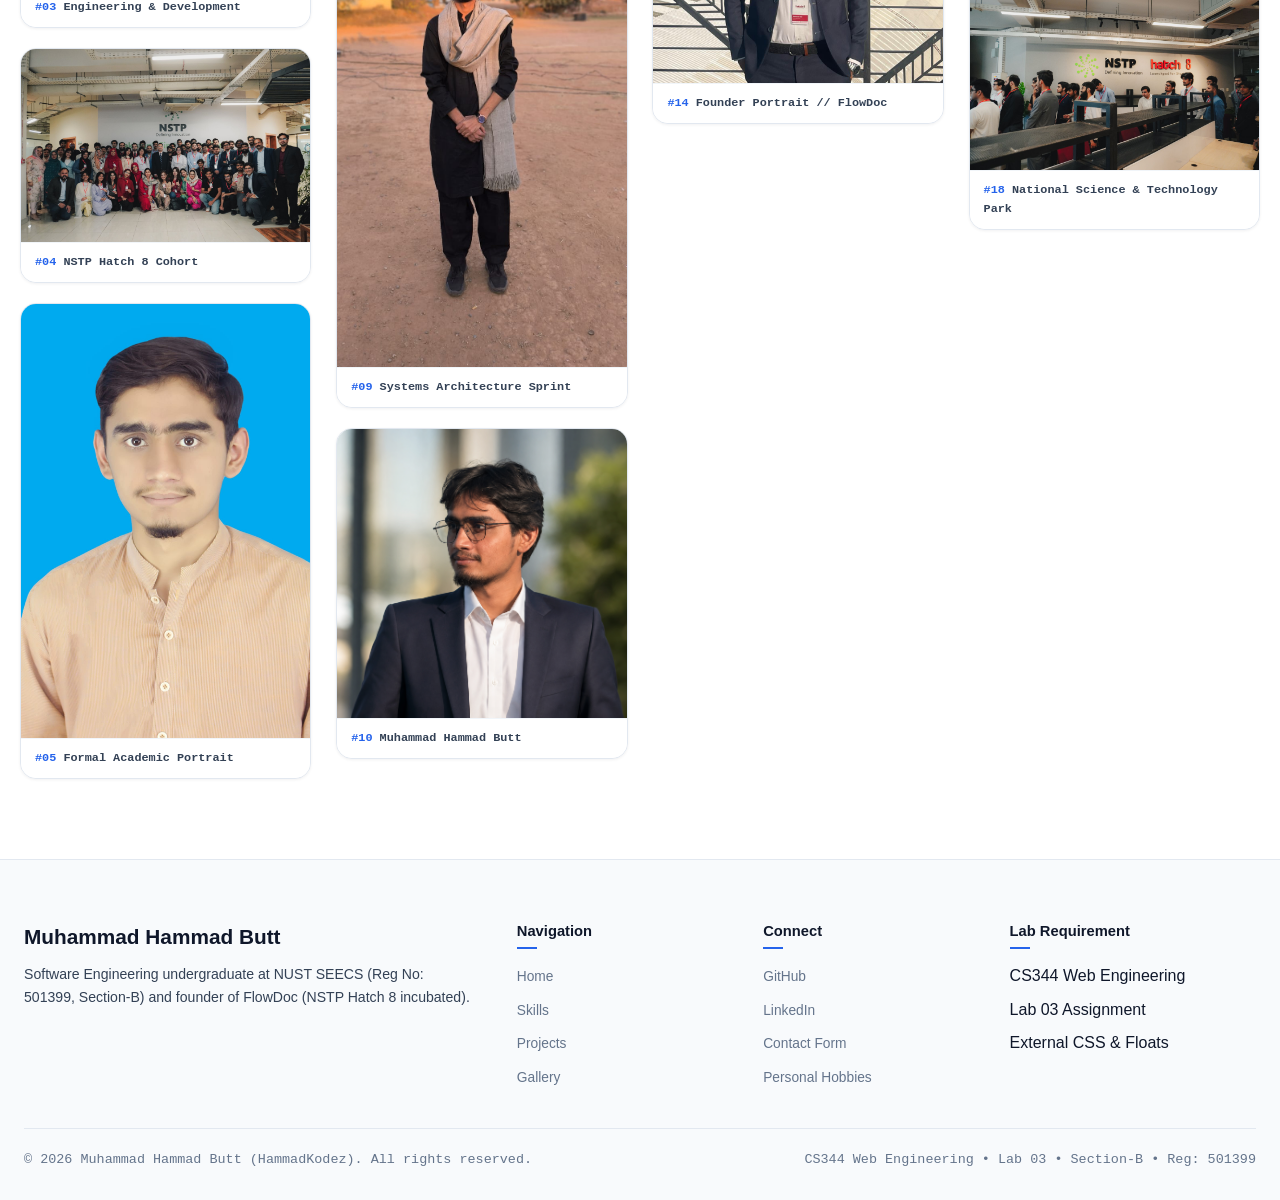
==== commit b39b6230: "fix: update gallery images, replace post-hero photo, and set discipline to Software Engineering" ====
--- a/gallery.html
+++ b/gallery.html
@@ -40,7 +40,7 @@
       <!-- Right Group: Social Links & Contact -->
       <div class="top-right-group">
         <a href="https://www.linkedin.com/in/hammad-butt-a3b560313" target="_blank" rel="noopener noreferrer" class="top-circle-btn" title="LinkedIn">In</a>
-        <a href="https://github.com/HammadKodez" target="_blank" rel="noopener noreferrer" class="top-circle-btn" title="GitHub">Gh</a>
+        <a href="https://github.com/HammadCodez" target="_blank" rel="noopener noreferrer" class="top-circle-btn" title="GitHub">Gh</a>
         <a href="contact.html" class="top-action-pill">Get in Touch</a>
       </div>
 
@@ -66,7 +66,7 @@
   <main class="gallery-section">
     <div class="gallery-pinterest-container clearfix">
 
-      <!-- Column 1 (Floated Left) -->
+      <!-- Column 1 (Floated Left - 5 cards) -->
       <div class="gallery-pin-col">
         <div class="pin-card">
           <img src="images/me-01.jpg" alt="Muhammad Hammad Butt - NSTP Incubation">
@@ -77,20 +77,20 @@
           <div class="pin-caption"><span>#02</span> NUST Campus Life</div>
         </div>
         <div class="pin-card">
-          <img src="images/me-09.jpg" alt="Muhammad Hammad Butt - Tech Meetup">
-          <div class="pin-caption"><span>#03</span> Tech Ecosystem Meetup</div>
-        </div>
-        <div class="pin-card">
           <img src="images/me-13.jpg" alt="Muhammad Hammad Butt - Workspace">
-          <div class="pin-caption"><span>#04</span> Engineering &amp; Development</div>
+          <div class="pin-caption"><span>#03</span> Engineering &amp; Development</div>
         </div>
         <div class="pin-card">
           <img src="images/nstp-cohort-group.jpeg" alt="NSTP Hatch 8 Cohort">
-          <div class="pin-caption"><span>#05</span> NSTP Hatch 8 Cohort</div>
-        </div>
-      </div>
-
-      <!-- Column 2 (Floated Left) -->
+          <div class="pin-caption"><span>#04</span> NSTP Hatch 8 Cohort</div>
+        </div>
+        <div class="pin-card">
+          <img src="images/me-08.jpg" alt="Muhammad Hammad Butt - Academic Portrait">
+          <div class="pin-caption"><span>#05</span> Formal Academic Portrait</div>
+        </div>
+      </div>
+
+      <!-- Column 2 (Floated Left - 5 cards) -->
       <div class="gallery-pin-col">
         <div class="pin-card">
           <img src="images/me-02.png" alt="Muhammad Hammad Butt - Tech Speaker">
@@ -114,7 +114,7 @@
         </div>
       </div>
 
-      <!-- Column 3 (Floated Left) -->
+      <!-- Column 3 (Floated Left - 4 cards) -->
       <div class="gallery-pin-col">
         <div class="pin-card">
           <img src="images/me-03.png" alt="Muhammad Hammad Butt - Presentation">
@@ -129,36 +129,28 @@
           <div class="pin-caption"><span>#13</span> SEECS Computing Laboratory</div>
         </div>
         <div class="pin-card">
-          <img src="images/me-15.jpg" alt="Muhammad Hammad Butt - Conference">
-          <div class="pin-caption"><span>#14</span> Developer Conference</div>
-        </div>
-        <div class="pin-card">
           <img src="images/hammad-nstp-portrait.jpeg" alt="Muhammad Hammad Butt - Executive Portrait">
-          <div class="pin-caption"><span>#15</span> Founder Portrait // FlowDoc</div>
-        </div>
-      </div>
-
-      <!-- Column 4 (Floated Left) -->
+          <div class="pin-caption"><span>#14</span> Founder Portrait // FlowDoc</div>
+        </div>
+      </div>
+
+      <!-- Column 4 (Floated Left - 4 cards) -->
       <div class="gallery-pin-col">
         <div class="pin-card">
           <img src="images/me-04.jpg" alt="Muhammad Hammad Butt - Product Pitch">
-          <div class="pin-caption"><span>#16</span> FlowDoc Pitch Deck Review</div>
-        </div>
-        <div class="pin-card">
-          <img src="images/me-08.jpg" alt="Muhammad Hammad Butt - NSTP Incubation">
-          <div class="pin-caption"><span>#17</span> Incubation Headquarters</div>
+          <div class="pin-caption"><span>#15</span> FlowDoc Pitch Deck Review</div>
         </div>
         <div class="pin-card">
           <img src="images/me-12.jpg" alt="Muhammad Hammad Butt - Hackathon">
-          <div class="pin-caption"><span>#18</span> Hackathon Brainstorming</div>
+          <div class="pin-caption"><span>#16</span> Hackathon Brainstorming</div>
         </div>
         <div class="pin-card">
           <img src="images/me-16.jpeg" alt="Muhammad Hammad Butt - Research">
-          <div class="pin-caption"><span>#19</span> Applied Systems Research</div>
+          <div class="pin-caption"><span>#17</span> Applied Systems Research</div>
         </div>
         <div class="pin-card">
           <img src="images/nstp-hall.jpeg" alt="NSTP National Science & Technology Park">
-          <div class="pin-caption"><span>#20</span> National Science &amp; Technology Park</div>
+          <div class="pin-caption"><span>#18</span> National Science &amp; Technology Park</div>
         </div>
       </div>
 
@@ -193,7 +185,7 @@
       <div class="footer-col">
         <h4>Connect</h4>
         <ul class="footer-links">
-          <li><a href="https://github.com/HammadKodez" target="_blank" rel="noopener noreferrer">GitHub</a></li>
+          <li><a href="https://github.com/HammadCodez" target="_blank" rel="noopener noreferrer">GitHub</a></li>
           <li><a href="https://www.linkedin.com/in/hammad-butt-a3b560313" target="_blank" rel="noopener noreferrer">LinkedIn</a></li>
           <li><a href="contact.html">Contact Form</a></li>
           <li><a href="hobbies.html">Personal Hobbies</a></li>
--- a/css/style.css
+++ b/css/style.css
@@ -714,6 +714,7 @@
   width: 100%;
   height: 380px;
   object-fit: cover;
+  object-position: center 20%;
   border-radius: 12px;
   display: block;
 }
